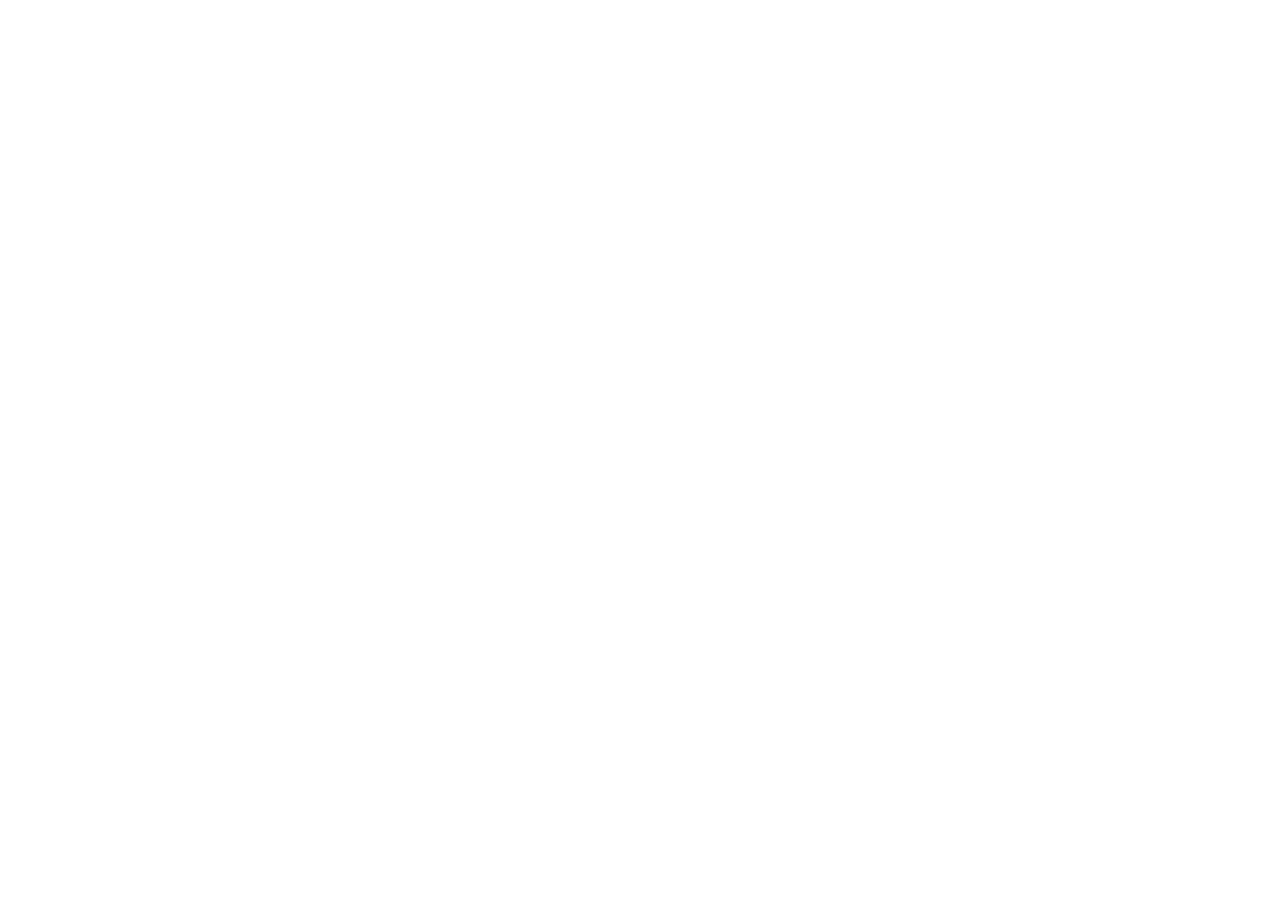
==== index.html @ fd4b2c0f "Add files via upload" ====
<!DOCTYPE html>
<html lang="en">
<head>
    <meta charset="UTF-8">
    <meta name="viewport" content="width=device-width, initial-scale=1.0">
    <title>Document</title>
</head>
<body>
    
</body>
</html>
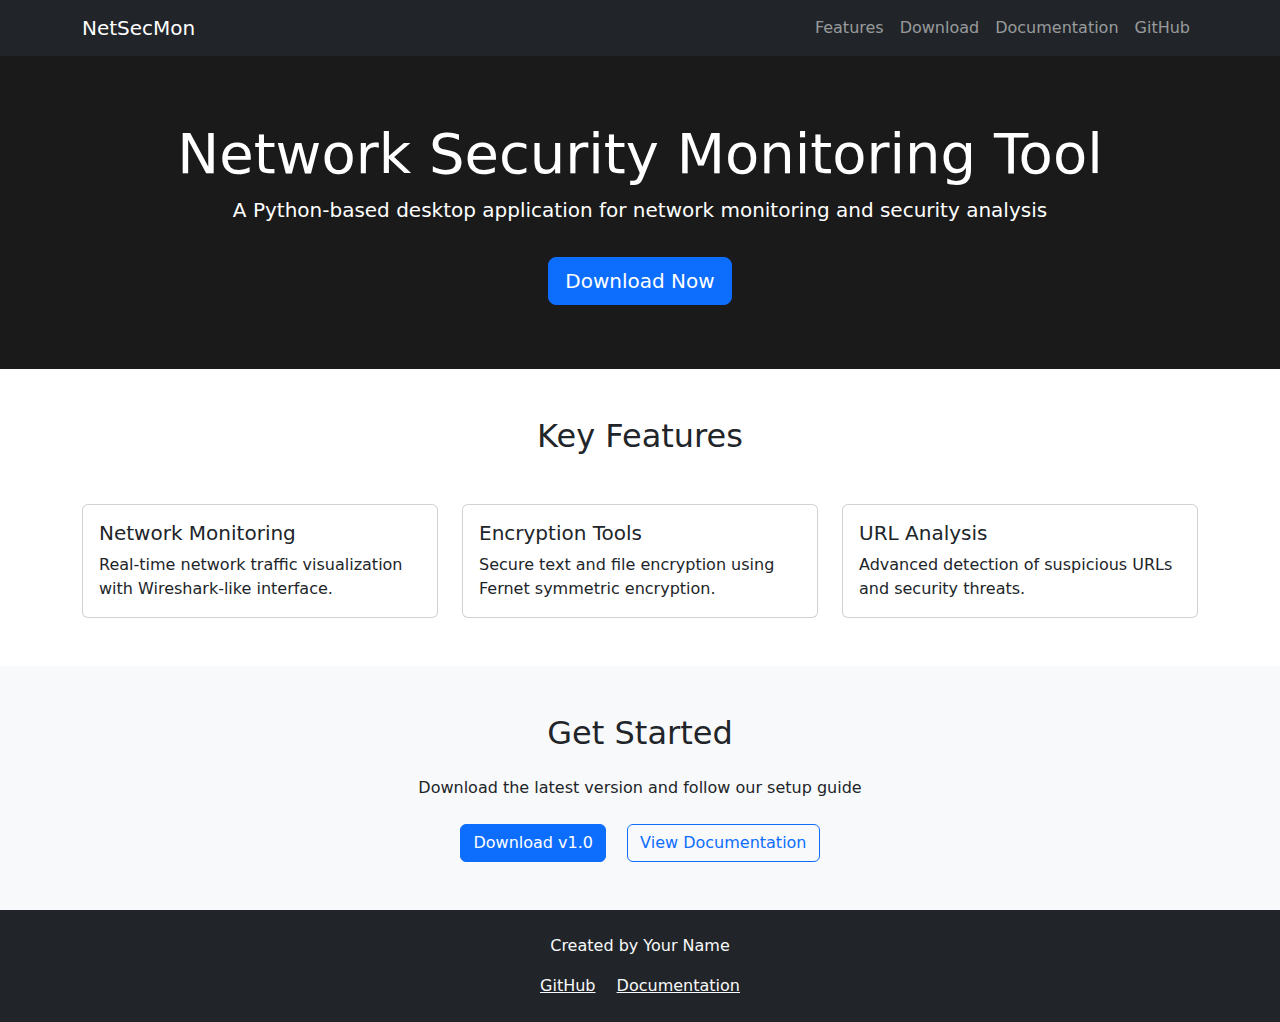
==== commit d354aae3: "Update index.html" ====
--- a/index.html
+++ b/index.html
@@ -3,9 +3,104 @@
 <head>
     <meta charset="UTF-8">
     <meta name="viewport" content="width=device-width, initial-scale=1.0">
-    <title>Document</title>
+    <title>Network Security Monitor</title>
+    <link href="https://cdn.jsdelivr.net/npm/bootstrap@5.3.0/dist/css/bootstrap.min.css" rel="stylesheet">
+    <style>
+        .hero-section {
+            background-color: #1a1a1a;
+            color: white;
+            padding: 4rem 0;
+        }
+        .feature-card {
+            transition: transform 0.3s;
+        }
+        .feature-card:hover {
+            transform: translateY(-5px);
+        }
+    </style>
 </head>
 <body>
-    
+    <!-- Navigation -->
+    <nav class="navbar navbar-expand-lg navbar-dark bg-dark">
+        <div class="container">
+            <a class="navbar-brand" href="#">NetSecMon</a>
+            <button class="navbar-toggler" type="button" data-bs-toggle="collapse" data-bs-target="#navbarNav">
+                <span class="navbar-toggler-icon"></span>
+            </button>
+            <div class="collapse navbar-collapse" id="navbarNav">
+                <ul class="navbar-nav ms-auto">
+                    <li class="nav-item"><a class="nav-link" href="#features">Features</a></li>
+                    <li class="nav-item"><a class="nav-link" href="#download">Download</a></li>
+                    <li class="nav-item"><a class="nav-link" href="#docs">Documentation</a></li>
+                    <li class="nav-item"><a class="nav-link" href="https://github.com/yourusername/project">GitHub</a></li>
+                </ul>
+            </div>
+        </div>
+    </nav>
+
+    <!-- Hero Section -->
+    <section class="hero-section">
+        <div class="container text-center">
+            <h1 class="display-4">Network Security Monitoring Tool</h1>
+            <p class="lead">A Python-based desktop application for network monitoring and security analysis</p>
+            <a href="#download" class="btn btn-primary btn-lg mt-3">Download Now</a>
+        </div>
+    </section>
+
+    <!-- Features -->
+    <section id="features" class="py-5">
+        <div class="container">
+            <h2 class="text-center mb-5">Key Features</h2>
+            <div class="row g-4">
+                <div class="col-md-4">
+                    <div class="card feature-card">
+                        <div class="card-body">
+                            <h5 class="card-title">Network Monitoring</h5>
+                            <p class="card-text">Real-time network traffic visualization with Wireshark-like interface.</p>
+                        </div>
+                    </div>
+                </div>
+                <div class="col-md-4">
+                    <div class="card feature-card">
+                        <div class="card-body">
+                            <h5 class="card-title">Encryption Tools</h5>
+                            <p class="card-text">Secure text and file encryption using Fernet symmetric encryption.</p>
+                        </div>
+                    </div>
+                </div>
+                <div class="col-md-4">
+                    <div class="card feature-card">
+                        <div class="card-body">
+                            <h5 class="card-title">URL Analysis</h5>
+                            <p class="card-text">Advanced detection of suspicious URLs and security threats.</p>
+                        </div>
+                    </div>
+                </div>
+            </div>
+        </div>
+    </section>
+
+    <!-- Download Section -->
+    <section id="download" class="py-5 bg-light">
+        <div class="container text-center">
+            <h2 class="mb-4">Get Started</h2>
+            <p class="mb-4">Download the latest version and follow our setup guide</p>
+            <a href="download/latest" class="btn btn-primary me-3">Download v1.0</a>
+            <a href="#docs" class="btn btn-outline-primary">View Documentation</a>
+        </div>
+    </section>
+
+    <!-- Footer -->
+    <footer class="bg-dark text-light py-4">
+        <div class="container text-center">
+            <p>Created by Your Name</p>
+            <div class="social-links">
+                <a href="https://github.com/yourusername" class="text-light me-3">GitHub</a>
+                <a href="#" class="text-light">Documentation</a>
+            </div>
+        </div>
+    </footer>
+
+    <script src="https://cdn.jsdelivr.net/npm/bootstrap@5.3.0/dist/js/bootstrap.bundle.min.js"></script>
 </body>
-</html>+</html>
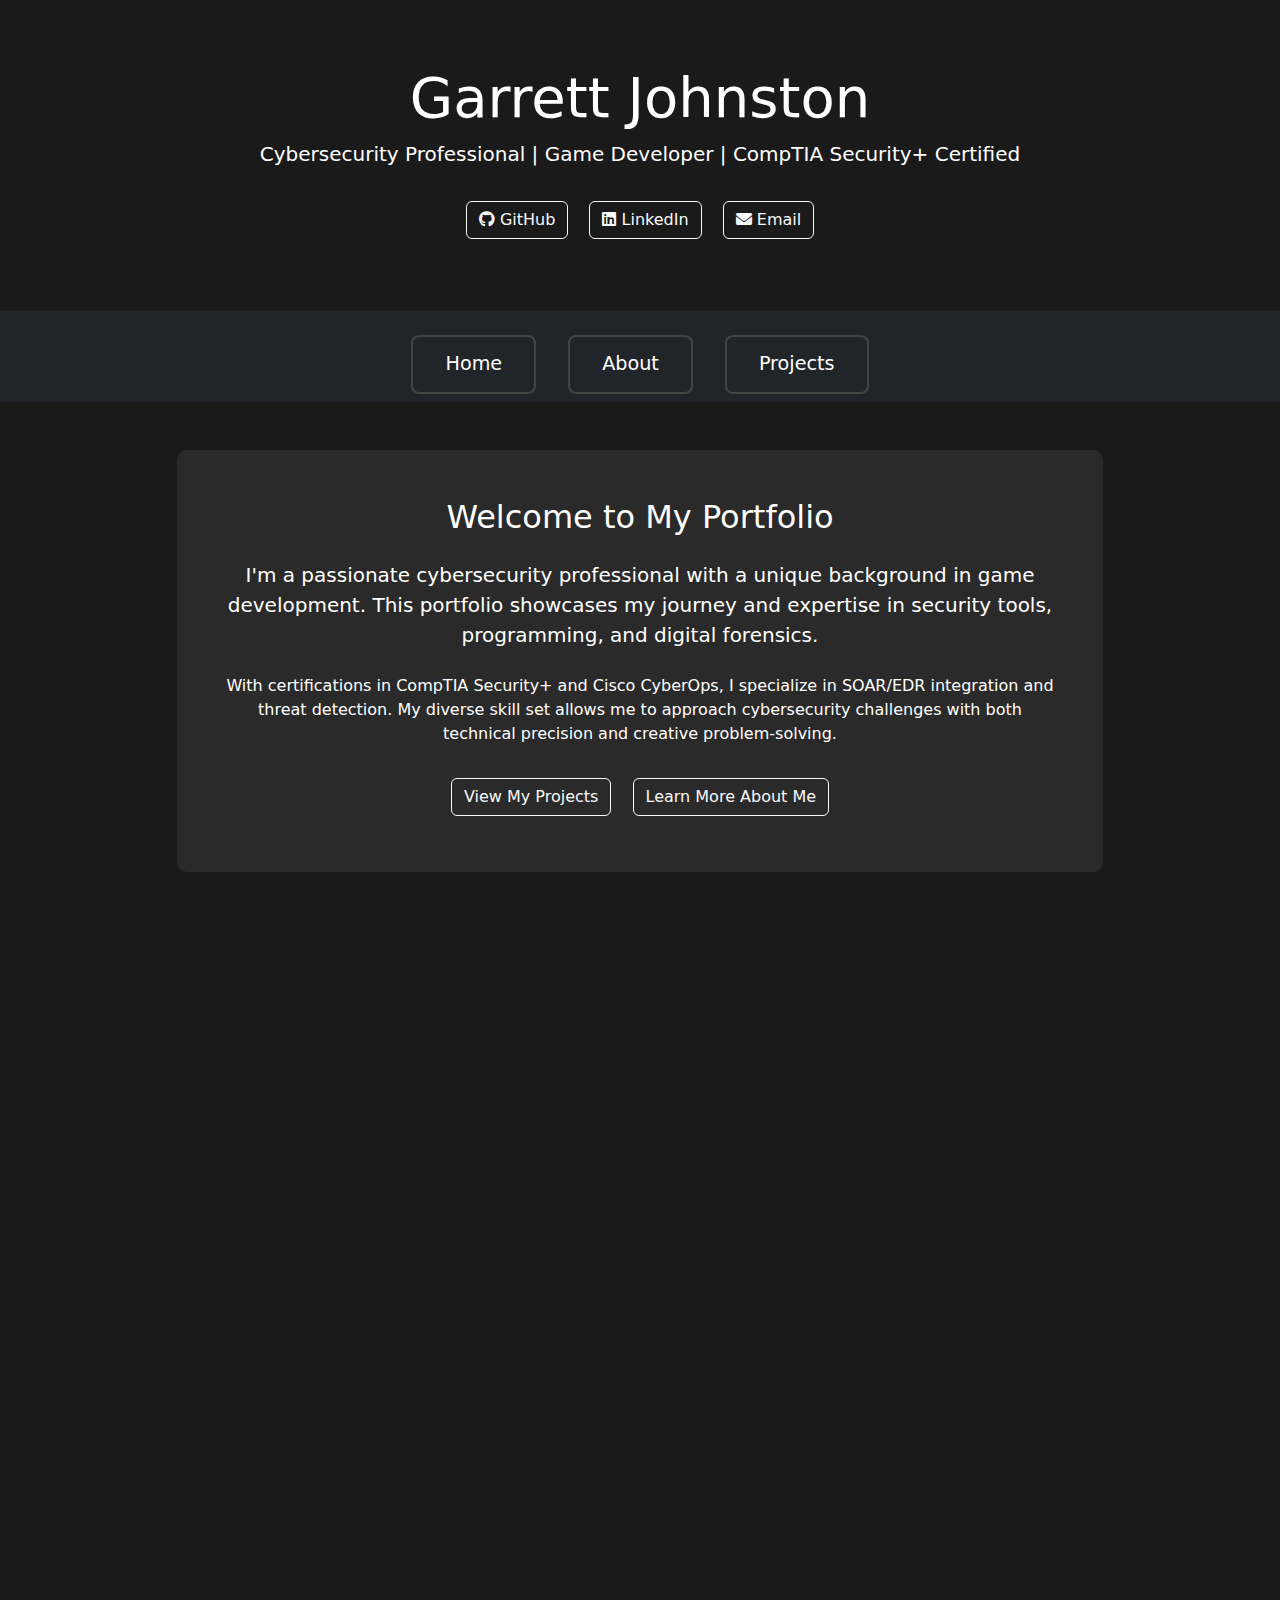
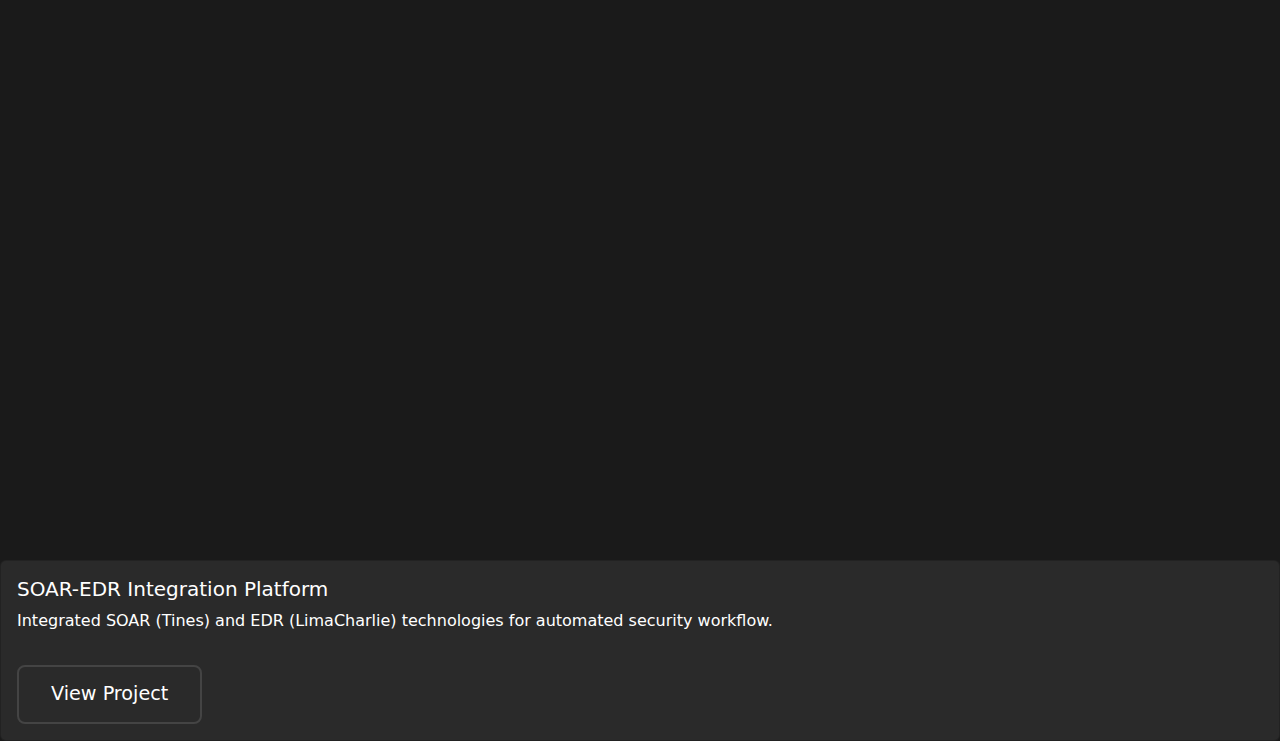
==== commit 57355a37: "Website Tabs" ====
--- a/index.html
+++ b/index.html
@@ -3,104 +3,252 @@
 <head>
     <meta charset="UTF-8">
     <meta name="viewport" content="width=device-width, initial-scale=1.0">
-    <title>Network Security Monitor</title>
+    <title>Garrett's Portfolio</title>
     <link href="https://cdn.jsdelivr.net/npm/bootstrap@5.3.0/dist/css/bootstrap.min.css" rel="stylesheet">
+    <link rel="stylesheet" href="https://cdnjs.cloudflare.com/ajax/libs/font-awesome/6.0.0/css/all.min.css">
     <style>
+        body {
+            background-color: #1a1a1a;
+            color: white;
+            min-height: 100vh;
+        }
         .hero-section {
             background-color: #1a1a1a;
             color: white;
             padding: 4rem 0;
         }
-        .feature-card {
+        .project-card {
             transition: transform 0.3s;
-        }
-        .feature-card:hover {
+            background: #2a2a2a;
+            color: white;
+        }
+        .project-card:hover {
             transform: translateY(-5px);
+        }
+        .skills-section {
+            background: #2a2a2a;
+            color: white;
+        }
+        .skill-badge {
+            background: #3a3a3a;
+            padding: 0.5rem 1rem;
+            margin: 0.25rem;
+            border-radius: 20px;
+        }
+        .social-buttons .btn {
+            transition: all 0.3s ease;
+        }
+        .social-buttons .btn:hover {
+            transform: translateY(-2px);
+            box-shadow: 0 5px 15px rgba(0,0,0,0.3);
+        }
+        main {
+            background-color: #1a1a1a;
+            min-height: 100vh;
+        }
+        .welcome-section {
+            background-color: #1a1a1a;
+        }
+        html {
+            background-color: #1a1a1a;
+        }
+        .navbar-nav {
+            width: 100%;
+            display: flex;
+            justify-content: center;
+            gap: 2rem;
+        }
+        .navbar .container {
+            display: flex;
+            justify-content: center;
+        }
+        .nav-item {
+            display: flex;
+            justify-content: center;
+        }
+        .nav-link, .btn-custom {
+            font-size: 1.2rem;
+            padding: 0.8rem 2rem !important;
+            border: 2px solid #444;
+            border-radius: 8px;
+            transition: all 0.3s ease;
+            color: #ffffff !important;
+            text-align: center;
+            display: inline-block;
+            text-decoration: none;
+            margin-top: 1rem;
+            background-color: transparent;
+        }
+        .nav-link:hover, .btn-custom:hover {
+            background-color: #333;
+            border-color: #fff;
+            transform: translateY(-2px);
+            box-shadow: 0 5px 15px rgba(0,0,0,0.3);
+            color: #ffffff !important;
+        }
+        .nav-link.active {
+            background-color: #333;
+            border-color: #fff;
+            color: #ffffff !important;
         }
     </style>
 </head>
 <body>
+    <!-- Hero Section -->
+    <section class="hero-section">
+        <div class="container text-center">
+            <h1 class="display-4">Garrett Johnston</h1>
+            <p class="lead">Cybersecurity Professional | Game Developer | CompTIA Security+ Certified</p>
+            <!-- Social Media Buttons -->
+            <div class="social-buttons mt-4">
+                <a href="https://github.com/Garrett-M-Johnston" class="btn btn-outline-light m-2">
+                    <i class="fab fa-github"></i> GitHub
+                </a>
+                <a href="https://www.linkedin.com/in/garrett-johnston-cybersec" class="btn btn-outline-light m-2">
+                    <i class="fab fa-linkedin"></i> LinkedIn
+                </a>
+                <a href="mailto:garrett.michael.johnston@gmail.com" class="btn btn-outline-light m-2">
+                    <i class="fas fa-envelope"></i> Email
+                </a>
+            </div>
+        </div>
+    </section>
+
     <!-- Navigation -->
     <nav class="navbar navbar-expand-lg navbar-dark bg-dark">
         <div class="container">
-            <a class="navbar-brand" href="#">NetSecMon</a>
             <button class="navbar-toggler" type="button" data-bs-toggle="collapse" data-bs-target="#navbarNav">
                 <span class="navbar-toggler-icon"></span>
             </button>
             <div class="collapse navbar-collapse" id="navbarNav">
-                <ul class="navbar-nav ms-auto">
-                    <li class="nav-item"><a class="nav-link" href="#features">Features</a></li>
-                    <li class="nav-item"><a class="nav-link" href="#download">Download</a></li>
-                    <li class="nav-item"><a class="nav-link" href="#docs">Documentation</a></li>
-                    <li class="nav-item"><a class="nav-link" href="https://github.com/yourusername/project">GitHub</a></li>
+                <ul class="navbar-nav">
+                    <li class="nav-item">
+                        <a class="nav-link" href="index.html">Home</a>
+                    </li>
+                    <li class="nav-item">
+                        <a class="nav-link" href="about.html">About</a>
+                    </li>
+                    <li class="nav-item">
+                        <a class="nav-link" href="projects.html">Projects</a>
+                    </li>
                 </ul>
             </div>
         </div>
     </nav>
 
-    <!-- Hero Section -->
-    <section class="hero-section">
-        <div class="container text-center">
-            <h1 class="display-4">Network Security Monitoring Tool</h1>
-            <p class="lead">A Python-based desktop application for network monitoring and security analysis</p>
-            <a href="#download" class="btn btn-primary btn-lg mt-3">Download Now</a>
-        </div>
-    </section>
-
-    <!-- Features -->
-    <section id="features" class="py-5">
-        <div class="container">
-            <h2 class="text-center mb-5">Key Features</h2>
-            <div class="row g-4">
-                <div class="col-md-4">
-                    <div class="card feature-card">
-                        <div class="card-body">
-                            <h5 class="card-title">Network Monitoring</h5>
-                            <p class="card-text">Real-time network traffic visualization with Wireshark-like interface.</p>
+    <main>
+        <section class="welcome-section py-5">
+            <div class="container">
+                <div class="row">
+                    <div class="col-md-10 mx-auto">
+                        <div class="welcome-content text-white text-center" style="background: #2a2a2a; padding: 3rem; border-radius: 10px;">
+                            <h2 class="mb-4 text-white">Welcome to My Portfolio</h2>
+                            <p class="lead mb-4 text-white">
+                                I'm a passionate cybersecurity professional with a unique background in game development. 
+                                This portfolio showcases my journey and expertise in security tools, programming, and digital forensics.
+                            </p>
+                            <p class="mb-4 text-white">
+                                With certifications in CompTIA Security+ and Cisco CyberOps, I specialize in SOAR/EDR integration 
+                                and threat detection. My diverse skill set allows me to approach cybersecurity challenges with both 
+                                technical precision and creative problem-solving.
+                            </p>
+                            <div class="cta-buttons">
+                                <a href="projects.html" class="btn btn-outline-light m-2">View My Projects</a>
+                                <a href="about.html" class="btn btn-outline-light m-2">Learn More About Me</a>
+                            </div>
                         </div>
                     </div>
                 </div>
-                <div class="col-md-4">
-                    <div class="card feature-card">
-                        <div class="card-body">
-                            <h5 class="card-title">Encryption Tools</h5>
-                            <p class="card-text">Secure text and file encryption using Fernet symmetric encryption.</p>
-                        </div>
-                    </div>
-                </div>
-                <div class="col-md-4">
-                    <div class="card feature-card">
-                        <div class="card-body">
-                            <h5 class="card-title">URL Analysis</h5>
-                            <p class="card-text">Advanced detection of suspicious URLs and security threats.</p>
-                        </div>
-                    </div>
-                </div>
-            </div>
-        </div>
-    </section>
-
-    <!-- Download Section -->
-    <section id="download" class="py-5 bg-light">
-        <div class="container text-center">
-            <h2 class="mb-4">Get Started</h2>
-            <p class="mb-4">Download the latest version and follow our setup guide</p>
-            <a href="download/latest" class="btn btn-primary me-3">Download v1.0</a>
-            <a href="#docs" class="btn btn-outline-primary">View Documentation</a>
-        </div>
-    </section>
-
-    <!-- Footer -->
-    <footer class="bg-dark text-light py-4">
-        <div class="container text-center">
-            <p>Created by Your Name</p>
-            <div class="social-links">
-                <a href="https://github.com/yourusername" class="text-light me-3">GitHub</a>
-                <a href="#" class="text-light">Documentation</a>
-            </div>
-        </div>
-    </footer>
-
-    <script src="https://cdn.jsdelivr.net/npm/bootstrap@5.3.0/dist/js/bootstrap.bundle.min.js"></script>
+            </div>
+        </section>
+    </main>
+
+    <!-- Skills Tab -->
+    <div class="tab-pane fade" id="skills" role="tabpanel">
+        <div class="container py-5">
+            <h3>Technical Skills</h3>
+            <div class="row mb-4">
+                <div class="col">
+                    <h5>Security Tools</h5>
+                    <!-- Rest of the skills content remains the same -->
+                    <span class="skill-badge">SOAR</span>
+                    <span class="skill-badge">EDR</span>
+                    <span class="skill-badge">Nessus</span>
+                    <span class="skill-badge">Nmap</span>
+                    <span class="skill-badge">Burp Suite</span>
+                    <span class="skill-badge">TCPDump</span>
+                </div>
+            </div>
+            <div class="row mb-4">
+                <div class="col">
+                    <h5>Programming</h5>
+                    <span class="skill-badge">Python</span>
+                    <span class="skill-badge">C# Unity</span>
+                    <span class="skill-badge">HTML/CSS</span>
+                </div>
+            </div>
+            <div class="row mb-4">
+                <div class="col">
+                    <h5>Forensics</h5>
+                    <span class="skill-badge">Autopsy</span>
+                    <span class="skill-badge">FTK Imager</span>
+                </div>
+            </div>
+            
+            <h3 class="mt-5">Soft Skills</h3>
+            <div class="row">
+                <div class="col">
+                    <span class="skill-badge">Critical Thinking</span>
+                    <span class="skill-badge">Problem-Solving</span>
+                    <span class="skill-badge">Attention to Detail</span>
+                    <span class="skill-badge">Adaptability</span>
+                    <span class="skill-badge">Communication</span>
+                    <span class="skill-badge">Team Collaboration</span>
+                </div>
+            </div>
+        </div>
+    </div>
+
+    <!-- Interests Tab -->
+    <div class="tab-pane fade" id="interests" role="tabpanel">
+        <div class="container py-5">
+            <h3>Interests</h3>
+            <ul class="list-unstyled">
+                <li>Professional and Personal Development</li>
+                <li>Ethical Hacking</li>
+                <li>New Programming Languages</li>
+            </ul>
+        </div>
+    </div>
+
+    <!-- Contact Tab -->
+    <div class="tab-pane fade" id="contact" role="tabpanel">
+        <div class="container py-5">
+            <div class="row">
+                <div class="col text-center">
+                    <p>
+                        <a href="mailto:garrett.michael.johnston@gmail.com" class="btn btn-outline-light m-2">
+                            <i class="fas fa-envelope"></i> Email
+                        </a>
+                        <a href="https://www.linkedin.com/in/your-profile" class="btn btn-outline-light m-2">
+                            <i class="fab fa-linkedin"></i> LinkedIn
+                        </a>
+                    </p>
+                </div>
+            </div>
+        </div>
+    </div>
+</div>
+
+<!-- Update the project card buttons in projects.html -->
+<div class="card project-card">
+    <div class="card-body">
+        <h5 class="card-title">SOAR-EDR Integration Platform</h5>
+        <p class="card-text">Integrated SOAR (Tines) and EDR (LimaCharlie) technologies for automated security workflow.</p>
+        <a href="https://github.com/Garrett-M-Johnston" class="nav-link">View Project</a>
+    </div>
+</div>
+
+<script src="https://cdn.jsdelivr.net/npm/bootstrap@5.3.0/dist/js/bootstrap.bundle.min.js"></script>
 </body>
-</html>
+</html>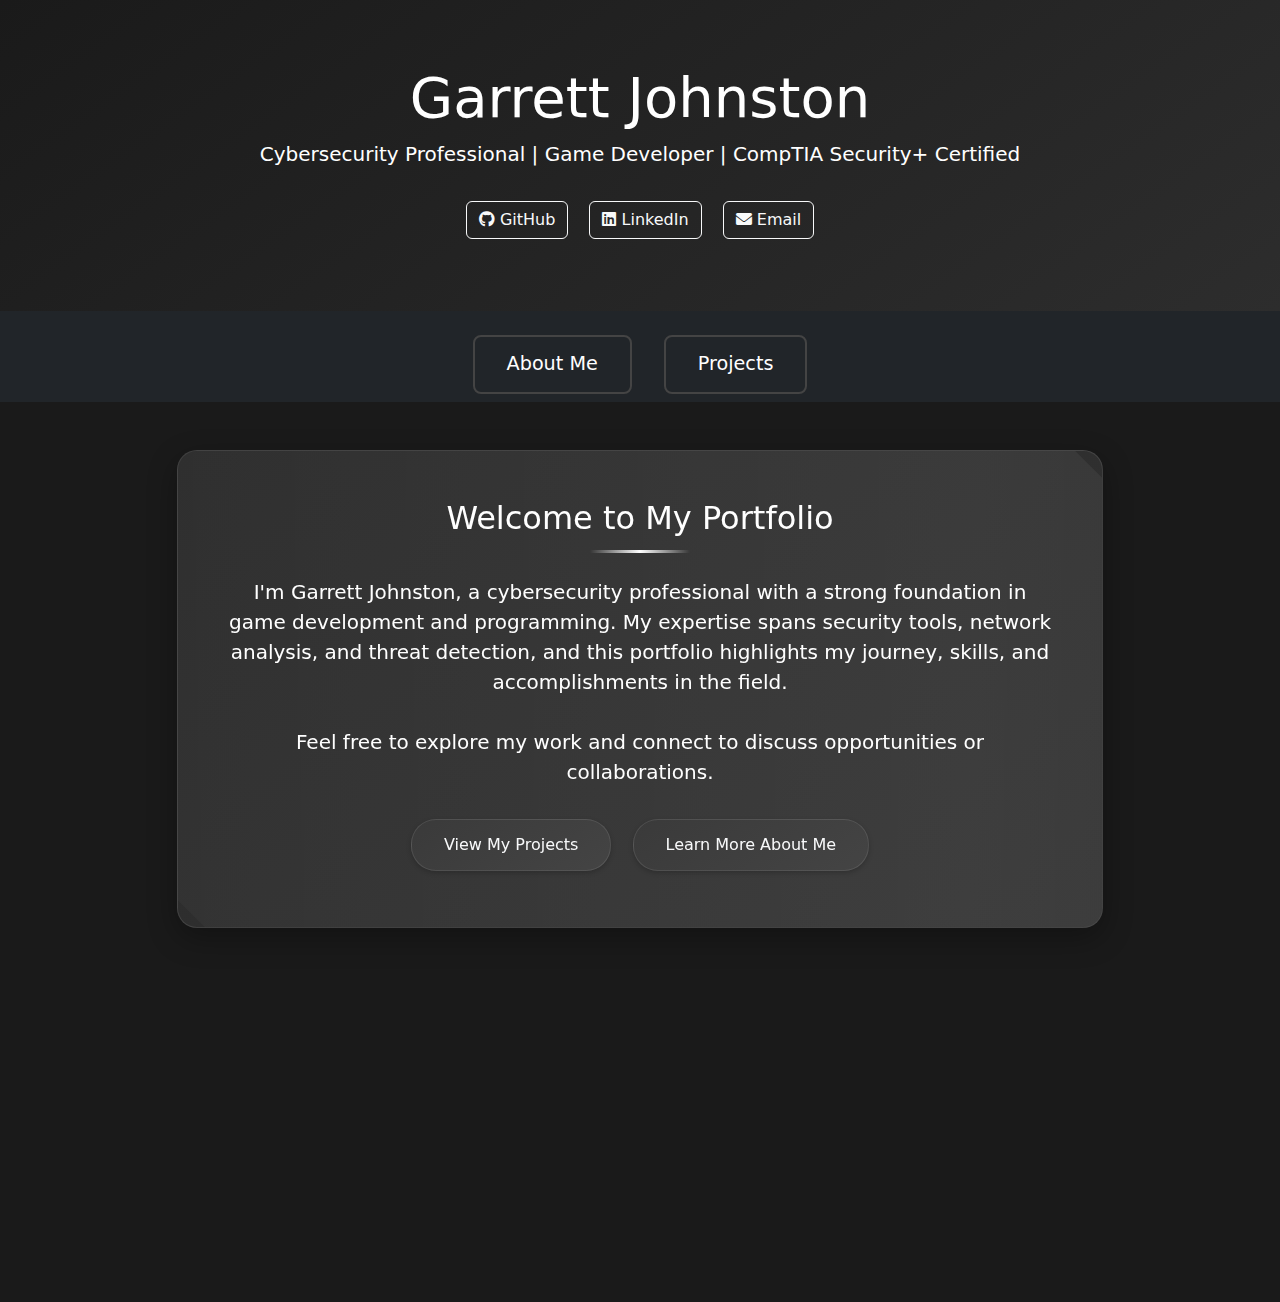
==== commit 0f021828: "UI and More Skills" ====
--- a/index.html
+++ b/index.html
@@ -8,15 +8,113 @@
     <link rel="stylesheet" href="https://cdnjs.cloudflare.com/ajax/libs/font-awesome/6.0.0/css/all.min.css">
     <style>
         body {
-            background-color: #1a1a1a;
+            background: linear-gradient(135deg, #1a1a1a 0%, #2d2d2d 100%);
             color: white;
             min-height: 100vh;
         }
+
         .hero-section {
-            background-color: #1a1a1a;
+            background: linear-gradient(145deg, #1a1a1a 0%, #2d2d2d 100%);
             color: white;
             padding: 4rem 0;
         }
+
+        .welcome-content {
+            background: linear-gradient(145deg, #2a2a2a 0%, #333333 100%) !important;
+            padding: 3rem !important;
+            border-radius: 20px !important;
+            box-shadow: 0 10px 30px rgba(0,0,0,0.3);
+            border: 1px solid rgba(255,255,255,0.1);
+            backdrop-filter: blur(10px);
+            transition: all 0.3s ease;
+            animation: fadeInUp 0.6s ease forwards;
+            position: relative;
+            overflow: hidden;
+        }
+
+        .welcome-content::before {
+            content: '';
+            position: absolute;
+            top: -50%;
+            left: -50%;
+            width: 200%;
+            height: 200%;
+            background: linear-gradient(45deg, transparent, rgba(255,255,255,0.03), rgba(255,255,255,0.06), transparent);
+            transform: rotate(45deg);
+            animation: shimmer 3s infinite linear;
+            pointer-events: none;
+        }
+
+        @keyframes shimmer {
+            0% { transform: translateX(-100%) rotate(45deg); }
+            100% { transform: translateX(100%) rotate(45deg); }
+        }
+
+        .section-title {
+            position: relative;
+            padding-bottom: 1rem;
+            margin-bottom: 3rem;
+        }
+
+        .section-title::after {
+            content: '';
+            position: absolute;
+            bottom: 0;
+            left: 50%;
+            transform: translateX(-50%);
+            width: 100px;
+            height: 3px;
+            background: linear-gradient(90deg, transparent, #fff, transparent);
+        }
+
+        .cta-buttons .btn {
+            background: linear-gradient(145deg, #3a3a3a 0%, #444444 100%);
+            padding: 0.8rem 2rem;
+            border-radius: 25px;
+            border: 1px solid rgba(255,255,255,0.1);
+            box-shadow: 0 2px 5px rgba(0,0,0,0.2);
+            transition: all 0.3s ease;
+            position: relative;
+            overflow: hidden;
+            z-index: 1;
+        }
+
+        .cta-buttons .btn::before {
+            content: '';
+            position: absolute;
+            top: 50%;
+            left: 50%;
+            width: 0;
+            height: 0;
+            background: rgba(255, 255, 255, 0.1);
+            border-radius: 50%;
+            transform: translate(-50%, -50%);
+            transition: width 0.6s ease, height 0.6s ease;
+            z-index: -1;
+        }
+
+        .cta-buttons .btn:hover::before {
+            width: 300px;
+            height: 300px;
+        }
+
+        .cta-buttons .btn:hover {
+            background: linear-gradient(145deg, #444444 0%, #4a4a4a 100%);
+            transform: translateY(-2px) scale(1.05);
+            box-shadow: 0 4px 12px rgba(0,0,0,0.3);
+        }
+
+        @keyframes fadeInUp {
+            from {
+                opacity: 0;
+                transform: translateY(20px);
+            }
+            to {
+                opacity: 1;
+                transform: translateY(0);
+            }
+        }
+
         .project-card {
             transition: transform 0.3s;
             background: #2a2a2a;
@@ -123,10 +221,7 @@
             <div class="collapse navbar-collapse" id="navbarNav">
                 <ul class="navbar-nav">
                     <li class="nav-item">
-                        <a class="nav-link" href="index.html">Home</a>
-                    </li>
-                    <li class="nav-item">
-                        <a class="nav-link" href="about.html">About</a>
+                        <a class="nav-link" href="about.html">About Me</a>
                     </li>
                     <li class="nav-item">
                         <a class="nav-link" href="projects.html">Projects</a>
@@ -142,15 +237,11 @@
                 <div class="row">
                     <div class="col-md-10 mx-auto">
                         <div class="welcome-content text-white text-center" style="background: #2a2a2a; padding: 3rem; border-radius: 10px;">
-                            <h2 class="mb-4 text-white">Welcome to My Portfolio</h2>
+                            <h2 class="mb-4 text-white section-title">Welcome to My Portfolio</h2>
                             <p class="lead mb-4 text-white">
-                                I'm a passionate cybersecurity professional with a unique background in game development. 
-                                This portfolio showcases my journey and expertise in security tools, programming, and digital forensics.
-                            </p>
-                            <p class="mb-4 text-white">
-                                With certifications in CompTIA Security+ and Cisco CyberOps, I specialize in SOAR/EDR integration 
-                                and threat detection. My diverse skill set allows me to approach cybersecurity challenges with both 
-                                technical precision and creative problem-solving.
+                                I'm Garrett Johnston, a cybersecurity professional with a strong foundation in game development and programming. My expertise spans security tools, network analysis, and threat detection, and this portfolio highlights my journey, skills, and accomplishments in the field.
+                                <br><br>
+                                Feel free to explore my work and connect to discuss opportunities or collaborations.
                             </p>
                             <div class="cta-buttons">
                                 <a href="projects.html" class="btn btn-outline-light m-2">View My Projects</a>
@@ -163,92 +254,6 @@
         </section>
     </main>
 
-    <!-- Skills Tab -->
-    <div class="tab-pane fade" id="skills" role="tabpanel">
-        <div class="container py-5">
-            <h3>Technical Skills</h3>
-            <div class="row mb-4">
-                <div class="col">
-                    <h5>Security Tools</h5>
-                    <!-- Rest of the skills content remains the same -->
-                    <span class="skill-badge">SOAR</span>
-                    <span class="skill-badge">EDR</span>
-                    <span class="skill-badge">Nessus</span>
-                    <span class="skill-badge">Nmap</span>
-                    <span class="skill-badge">Burp Suite</span>
-                    <span class="skill-badge">TCPDump</span>
-                </div>
-            </div>
-            <div class="row mb-4">
-                <div class="col">
-                    <h5>Programming</h5>
-                    <span class="skill-badge">Python</span>
-                    <span class="skill-badge">C# Unity</span>
-                    <span class="skill-badge">HTML/CSS</span>
-                </div>
-            </div>
-            <div class="row mb-4">
-                <div class="col">
-                    <h5>Forensics</h5>
-                    <span class="skill-badge">Autopsy</span>
-                    <span class="skill-badge">FTK Imager</span>
-                </div>
-            </div>
-            
-            <h3 class="mt-5">Soft Skills</h3>
-            <div class="row">
-                <div class="col">
-                    <span class="skill-badge">Critical Thinking</span>
-                    <span class="skill-badge">Problem-Solving</span>
-                    <span class="skill-badge">Attention to Detail</span>
-                    <span class="skill-badge">Adaptability</span>
-                    <span class="skill-badge">Communication</span>
-                    <span class="skill-badge">Team Collaboration</span>
-                </div>
-            </div>
-        </div>
-    </div>
-
-    <!-- Interests Tab -->
-    <div class="tab-pane fade" id="interests" role="tabpanel">
-        <div class="container py-5">
-            <h3>Interests</h3>
-            <ul class="list-unstyled">
-                <li>Professional and Personal Development</li>
-                <li>Ethical Hacking</li>
-                <li>New Programming Languages</li>
-            </ul>
-        </div>
-    </div>
-
-    <!-- Contact Tab -->
-    <div class="tab-pane fade" id="contact" role="tabpanel">
-        <div class="container py-5">
-            <div class="row">
-                <div class="col text-center">
-                    <p>
-                        <a href="mailto:garrett.michael.johnston@gmail.com" class="btn btn-outline-light m-2">
-                            <i class="fas fa-envelope"></i> Email
-                        </a>
-                        <a href="https://www.linkedin.com/in/your-profile" class="btn btn-outline-light m-2">
-                            <i class="fab fa-linkedin"></i> LinkedIn
-                        </a>
-                    </p>
-                </div>
-            </div>
-        </div>
-    </div>
-</div>
-
-<!-- Update the project card buttons in projects.html -->
-<div class="card project-card">
-    <div class="card-body">
-        <h5 class="card-title">SOAR-EDR Integration Platform</h5>
-        <p class="card-text">Integrated SOAR (Tines) and EDR (LimaCharlie) technologies for automated security workflow.</p>
-        <a href="https://github.com/Garrett-M-Johnston" class="nav-link">View Project</a>
-    </div>
-</div>
-
-<script src="https://cdn.jsdelivr.net/npm/bootstrap@5.3.0/dist/js/bootstrap.bundle.min.js"></script>
+    <script src="https://cdn.jsdelivr.net/npm/bootstrap@5.3.0/dist/js/bootstrap.bundle.min.js"></script>
 </body>
 </html>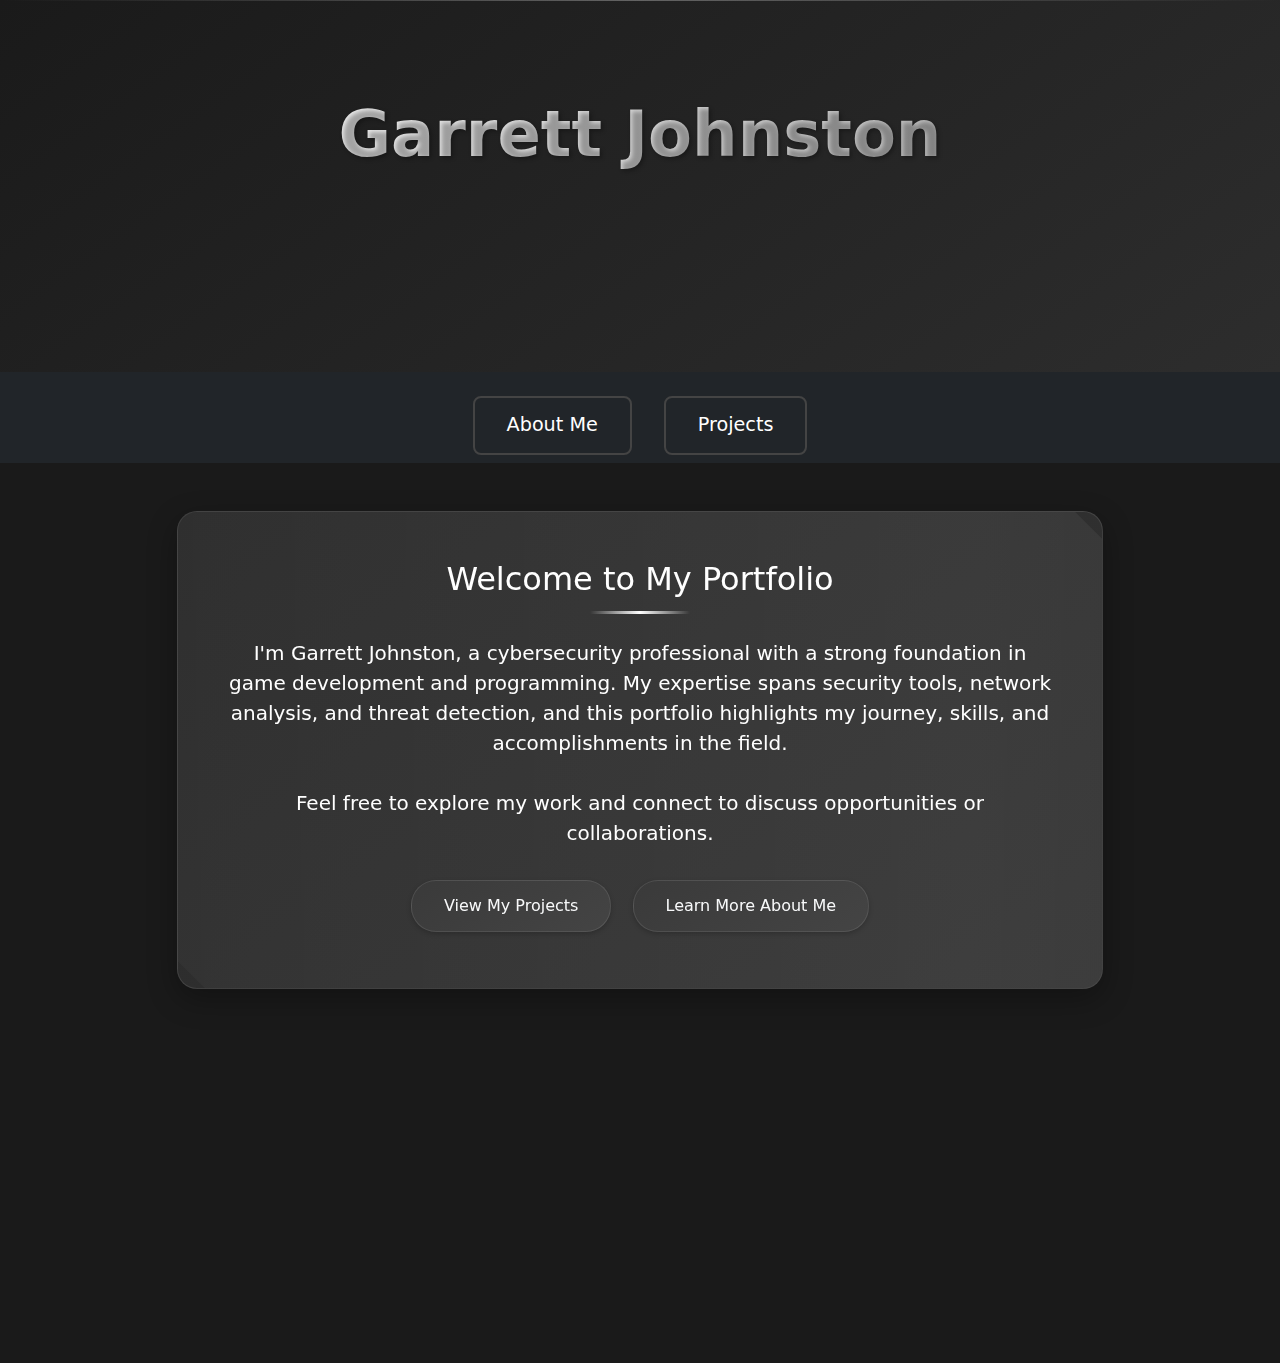
==== commit e17d17b1: "Header" ====
--- a/index.html
+++ b/index.html
@@ -16,7 +16,59 @@
         .hero-section {
             background: linear-gradient(145deg, #1a1a1a 0%, #2d2d2d 100%);
             color: white;
-            padding: 4rem 0;
+            padding: 6rem 0 4rem 0;
+            position: relative;
+            overflow: hidden;
+        }
+
+        .hero-section::before {
+            content: '';
+            position: absolute;
+            top: 0;
+            left: 0;
+            right: 0;
+            height: 1px;
+            background: linear-gradient(90deg, transparent, rgba(255,255,255,0.3), transparent);
+        }
+
+        .hero-section h1 {
+            font-size: 4rem;
+            font-weight: 700;
+            margin-bottom: 1rem;
+            background: linear-gradient(to right, #ffffff, #a8a8a8);
+            background-clip: text;
+            -webkit-background-clip: text;
+            -webkit-text-fill-color: transparent;
+            text-shadow: 2px 2px 4px rgba(0,0,0,0.3);
+            animation: fadeInDown 0.8s ease-out;
+        }
+
+        .hero-section .lead {
+            font-size: 1.4rem;
+            color: #cccccc;
+            margin-bottom: 2rem;
+            animation: fadeInUp 0.8s ease-out;
+            animation-delay: 0.2s;
+            opacity: 0;
+            animation-fill-mode: forwards;
+        }
+
+        .social-buttons {
+            animation: fadeInUp 0.8s ease-out;
+            animation-delay: 0.4s;
+            opacity: 0;
+            animation-fill-mode: forwards;
+        }
+
+        @keyframes fadeInDown {
+            from {
+                opacity: 0;
+                transform: translateY(-30px);
+            }
+            to {
+                opacity: 1;
+                transform: translateY(0);
+            }
         }
 
         .welcome-content {
@@ -195,7 +247,7 @@
     <!-- Hero Section -->
     <section class="hero-section">
         <div class="container text-center">
-            <h1 class="display-4">Garrett Johnston</h1>
+            <h1>Garrett Johnston</h1>
             <p class="lead">Cybersecurity Professional | Game Developer | CompTIA Security+ Certified</p>
             <!-- Social Media Buttons -->
             <div class="social-buttons mt-4">
